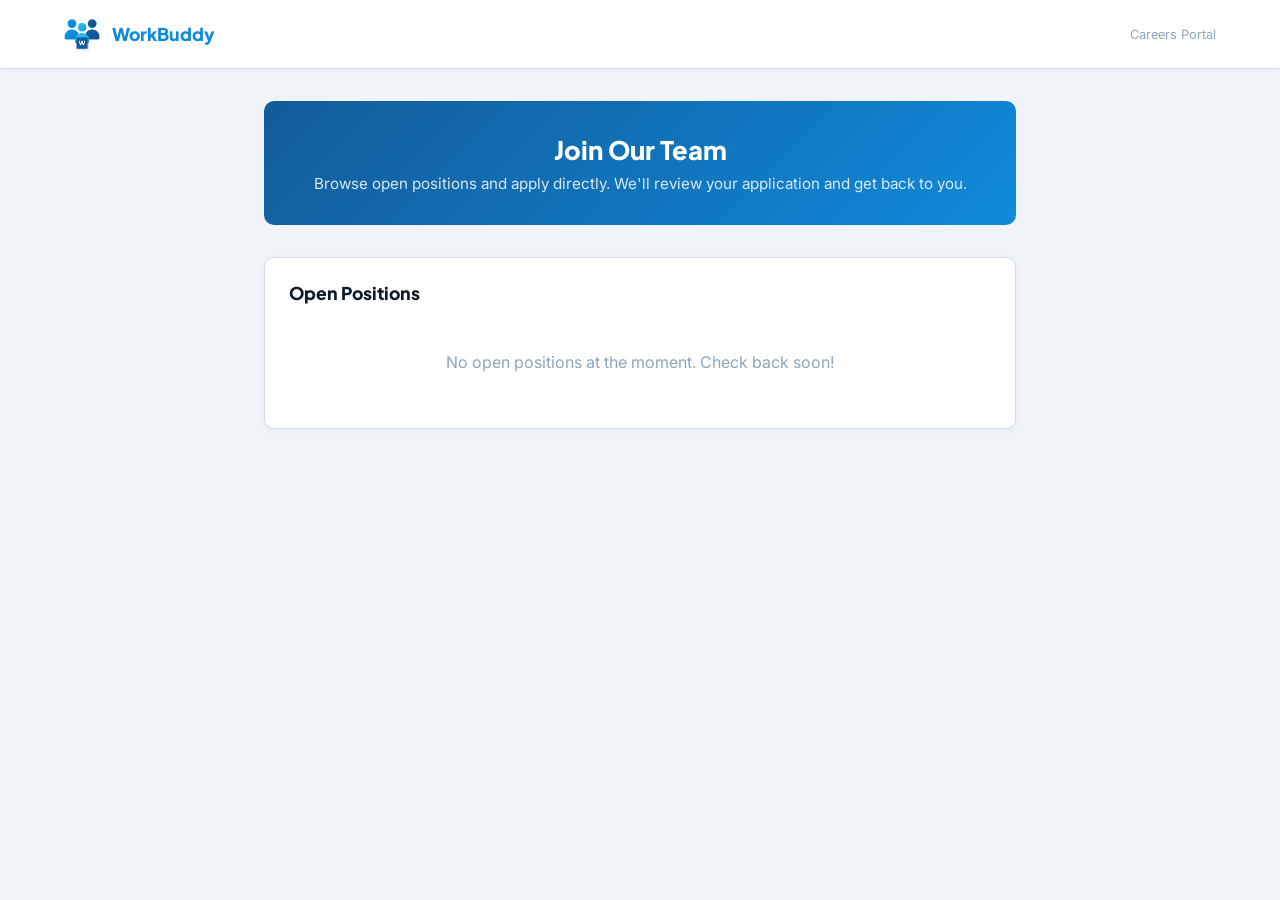
==== apply.html @ ee7cd545 "Restructure" ====
<!DOCTYPE html>
<html lang="en">
<head>
  <meta charset="UTF-8" />
  <meta name="viewport" content="width=device-width, initial-scale=1.0" />
  <title>WorkBuddy — Job Applications</title>
  <link href="https://fonts.googleapis.com/css2?family=Inter:wght@400;500;600;700&family=Plus+Jakarta+Sans:wght@700;800&display=swap" rel="stylesheet" />
  <style>
    :root {
      --blue: #0f8adb; --blue-light: #2db5ec; --blue-dark: #135b99;
      --bg: #f0f4f8; --surface: #ffffff; --border: #d1dce8;
      --text: #0d1b2a; --text-secondary: #4a6080; --text-muted: #8da5be;
      --success: #16a34a; --success-bg: #dcfce7;
      --danger: #dc2626; --danger-bg: #fee2e2;
      --radius: 10px; --font-body: 'Inter', sans-serif; --font-display: 'Plus Jakarta Sans', sans-serif;
    }
    *, *::before, *::after { box-sizing: border-box; margin: 0; padding: 0; }
    body { font-family: var(--font-body); background: var(--bg); color: var(--text); }

    header {
      background: var(--surface); border-bottom: 1px solid var(--border);
      padding: 1rem 5vw; display: flex; align-items: center; gap: 0.75rem;
      box-shadow: 0 1px 4px rgba(0,0,0,0.06);
    }
    header img { width: 36px; height: 36px; object-fit: contain; }
    header h1 { font-family: var(--font-display); font-size: 1.1rem; font-weight: 800; color: var(--blue); }
    header p { font-size: 0.8rem; color: var(--text-muted); margin-left: auto; }

    .container { max-width: 800px; margin: 2rem auto; padding: 0 1.5rem; }

    .hero-box {
      background: linear-gradient(135deg, var(--blue-dark), var(--blue));
      border-radius: var(--radius); padding: 2rem; color: #fff; margin-bottom: 2rem; text-align: center;
    }
    .hero-box h2 { font-family: var(--font-display); font-size: 1.6rem; font-weight: 800; margin-bottom: 0.5rem; }
    .hero-box p { opacity: 0.85; font-size: 0.95rem; }

    .card { background: var(--surface); border: 1px solid var(--border); border-radius: var(--radius); padding: 1.5rem; margin-bottom: 1.5rem; box-shadow: 0 2px 8px rgba(0,0,0,0.04); }
    .card-title { font-family: var(--font-display); font-size: 1.1rem; font-weight: 800; margin-bottom: 1rem; }

    .job-card {
      border: 1px solid var(--border); border-radius: var(--radius); padding: 1.25rem;
      margin-bottom: 1rem; cursor: pointer; transition: all 0.2s;
    }
    .job-card:hover { border-color: var(--blue); box-shadow: 0 4px 16px rgba(15,138,219,0.1); }
    .job-card.selected { border-color: var(--blue); background: #e8f4fd; }
    .job-title { font-weight: 700; font-size: 1rem; color: var(--text); margin-bottom: 0.35rem; }
    .job-meta { display: flex; gap: 1rem; flex-wrap: wrap; }
    .job-meta span { font-size: 0.78rem; color: var(--text-muted); }
    .job-badge { display: inline-flex; padding: 0.2rem 0.6rem; background: #e8f4fd; color: var(--blue); border-radius: 20px; font-size: 0.72rem; font-weight: 600; margin-top: 0.5rem; }

    .form-group { display: flex; flex-direction: column; gap: 0.35rem; margin-bottom: 1rem; }
    .form-group label { font-size: 0.85rem; font-weight: 500; color: var(--text-secondary); }
    .form-group input, .form-group textarea, .form-group select {
      padding: 0.65rem 0.9rem; border: 1.5px solid var(--border);
      border-radius: 6px; font-family: var(--font-body); font-size: 0.9rem;
      color: var(--text); background: var(--surface); transition: border-color 0.2s;
    }
    .form-group input:focus, .form-group textarea:focus {
      outline: none; border-color: var(--blue); box-shadow: 0 0 0 3px rgba(15,138,219,0.1);
    }
    .form-row { display: grid; grid-template-columns: 1fr 1fr; gap: 1rem; }

    .btn-submit {
      width: 100%; padding: 0.85rem; background: var(--blue); color: #fff;
      border: none; border-radius: 6px; font-size: 1rem; font-weight: 700;
      cursor: pointer; transition: all 0.2s; font-family: var(--font-body);
    }
    .btn-submit:hover { background: var(--blue-dark); transform: translateY(-1px); }
    .btn-submit:disabled { opacity: 0.6; cursor: not-allowed; transform: none; }

    .success-box {
      text-align: center; padding: 2.5rem; background: var(--success-bg);
      border: 1px solid var(--success); border-radius: var(--radius); display: none;
    }
    .success-box .icon { font-size: 3rem; margin-bottom: 1rem; }
    .success-box h3 { font-family: var(--font-display); font-size: 1.3rem; color: var(--success); margin-bottom: 0.5rem; }
    .success-box p { color: var(--text-secondary); font-size: 0.9rem; }

    .no-jobs { text-align: center; padding: 2rem; color: var(--text-muted); }
    @media (max-width: 600px) { .form-row { grid-template-columns: 1fr; } }
  </style>
</head>
<body>
  <header>
    <img src="images/workbuddy.png" alt="WorkBuddy" />
    <h1>WorkBuddy</h1>
    <p>Careers Portal</p>
  </header>

  <div class="container">
    <div class="hero-box">
      <h2>Join Our Team</h2>
      <p>Browse open positions and apply directly. We'll review your application and get back to you.</p>
    </div>

    <!-- Step 1: Pick a job -->
    <div class="card" id="step-jobs">
      <div class="card-title">Open Positions</div>
      <div id="jobs-list">
        <div class="no-jobs">Loading jobs...</div>
      </div>
    </div>

    <!-- Step 2: Application form (hidden until job selected) -->
    <div class="card" id="step-form" style="display:none">
      <div class="card-title">Your Application</div>
      <div id="selected-job-summary" style="padding:0.75rem;background:#e8f4fd;border-radius:6px;margin-bottom:1.25rem;font-size:0.875rem;color:var(--blue-dark)"></div>

      <div class="form-row">
        <div class="form-group">
          <label>Full Name *</label>
          <input type="text" id="app-name" placeholder="Your full name" />
        </div>
        <div class="form-group">
          <label>Email Address *</label>
          <input type="email" id="app-email" placeholder="you@email.com" />
        </div>
      </div>
      <div class="form-row">
        <div class="form-group">
          <label>Phone Number *</label>
          <input type="tel" id="app-phone" placeholder="+234 800 000 0000" />
        </div>
        <div class="form-group">
          <label>Years of Experience *</label>
          <input type="text" id="app-exp" placeholder="e.g. 3 years" />
        </div>
      </div>
      <div class="form-group">
        <label>Skills (comma-separated) *</label>
        <input type="text" id="app-skills" placeholder="e.g. React, Node.js, TypeScript" />
      </div>
      <div class="form-group">
        <label>Cover Letter *</label>
        <textarea id="app-cover" rows="6" placeholder="Tell us why you're the right fit for this role. Highlight your relevant experience and what excites you about this opportunity..."></textarea>
      </div>

      <button class="btn-submit" id="submit-btn" onclick="submitApplication()">
        Submit Application
      </button>
    </div>

    <!-- Success state -->
    <div class="success-box" id="success-box">
      <div class="icon">&#127881;</div>
      <h3>Application Submitted!</h3>
      <p>Thank you for applying. Our HR team will review your application and get back to you within 3-5 business days.</p>
      <p style="margin-top:0.75rem;font-size:0.8rem;color:var(--text-muted)">You can close this page now.</p>
    </div>
  </div>

  <script>
    // Read from the same localStorage as the main app
    function getJobPostings() {
      try { return JSON.parse(localStorage.getItem('wb_jobPostings')) || []; }
      catch { return []; }
    }
    function getApplicants() {
      try { return JSON.parse(localStorage.getItem('wb_applicants')) || []; }
      catch { return []; }
    }
    function saveApplicants(data) {
      localStorage.setItem('wb_applicants', JSON.stringify(data));
    }
    function addNotification(msg) {
      try {
        const notifs = JSON.parse(localStorage.getItem('wb_notifications')) || [];
        notifs.unshift({ id: 'n'+Date.now(), message: msg, time: 'Just now', read: false, type: 'recruitment' });
        localStorage.setItem('wb_notifications', JSON.stringify(notifs));
      } catch {}
    }

    let selectedJobId = null;

    function renderJobs() {
      const jobs = getJobPostings().filter(j => j.status === 'open');
      const list = document.getElementById('jobs-list');

      if (!jobs.length) {
        list.innerHTML = '<div class="no-jobs">No open positions at the moment. Check back soon!</div>';
        return;
      }

      list.innerHTML = jobs.map(job => `
        <div class="job-card" id="job-${job.id}" onclick="selectJob('${job.id}')">
          <div class="job-title">${job.title}</div>
          <div class="job-meta">
            <span>&#128205; ${job.location}</span>
            <span>&#128188; ${job.type}</span>
            <span>&#128176; ${job.salary || 'Competitive'}</span>
          </div>
          <p style="font-size:0.82rem;color:#4a6080;margin-top:0.5rem;line-height:1.5">${job.description}</p>
          <div style="margin-top:0.5rem;font-size:0.78rem;color:#8da5be"><strong>Requirements:</strong> ${job.requirements}</div>
          <span class="job-badge">${job.department}</span>
        </div>
      `).join('');
    }

    function selectJob(jobId) {
      selectedJobId = jobId;
      document.querySelectorAll('.job-card').forEach(c => c.classList.remove('selected'));
      document.getElementById('job-' + jobId)?.classList.add('selected');

      const job = getJobPostings().find(j => j.id === jobId);
      if (!job) return;

      document.getElementById('selected-job-summary').innerHTML =
        `<strong>Applying for:</strong> ${job.title} &nbsp;|&nbsp; ${job.department} &nbsp;|&nbsp; ${job.location}`;
      document.getElementById('step-form').style.display = 'block';
      document.getElementById('step-form').scrollIntoView({ behavior: 'smooth', block: 'start' });
    }

    function submitApplication() {
      const name   = document.getElementById('app-name').value.trim();
      const email  = document.getElementById('app-email').value.trim();
      const phone  = document.getElementById('app-phone').value.trim();
      const exp    = document.getElementById('app-exp').value.trim();
      const skills = document.getElementById('app-skills').value.trim();
      const cover  = document.getElementById('app-cover').value.trim();

      if (!name || !email || !phone || !exp || !skills || !cover) {
        alert('Please fill in all required fields.');
        return;
      }
      if (!selectedJobId) {
        alert('Please select a job position first.');
        return;
      }

      const btn = document.getElementById('submit-btn');
      btn.disabled = true;
      btn.textContent = 'Submitting...';

      const applicants = getApplicants();
      // Check for duplicate application
      const duplicate = applicants.find(a => a.email.toLowerCase() === email.toLowerCase() && a.jobId === selectedJobId);
      if (duplicate) {
        alert('You have already applied for this position.');
        btn.disabled = false;
        btn.textContent = 'Submit Application';
        return;
      }

      const job = getJobPostings().find(j => j.id === selectedJobId);
      const newApplicant = {
        id: 'a' + Date.now(),
        jobId: selectedJobId,
        name, email, phone,
        experience: exp,
        skills,
        coverLetter: cover,
        appliedDate: new Date().toISOString().split('T')[0],
        status: 'pending',
        aiScore: null,
        aiAnalysis: null
      };

      applicants.push(newApplicant);
      saveApplicants(applicants);
      addNotification(`New applicant for ${job?.title || 'a position'}: ${name}`);

      // Show success
      document.getElementById('step-jobs').style.display  = 'none';
      document.getElementById('step-form').style.display  = 'none';
      document.getElementById('success-box').style.display = 'block';
      window.scrollTo({ top: 0, behavior: 'smooth' });
    }

    renderJobs();
  </script>
</body>
</html>
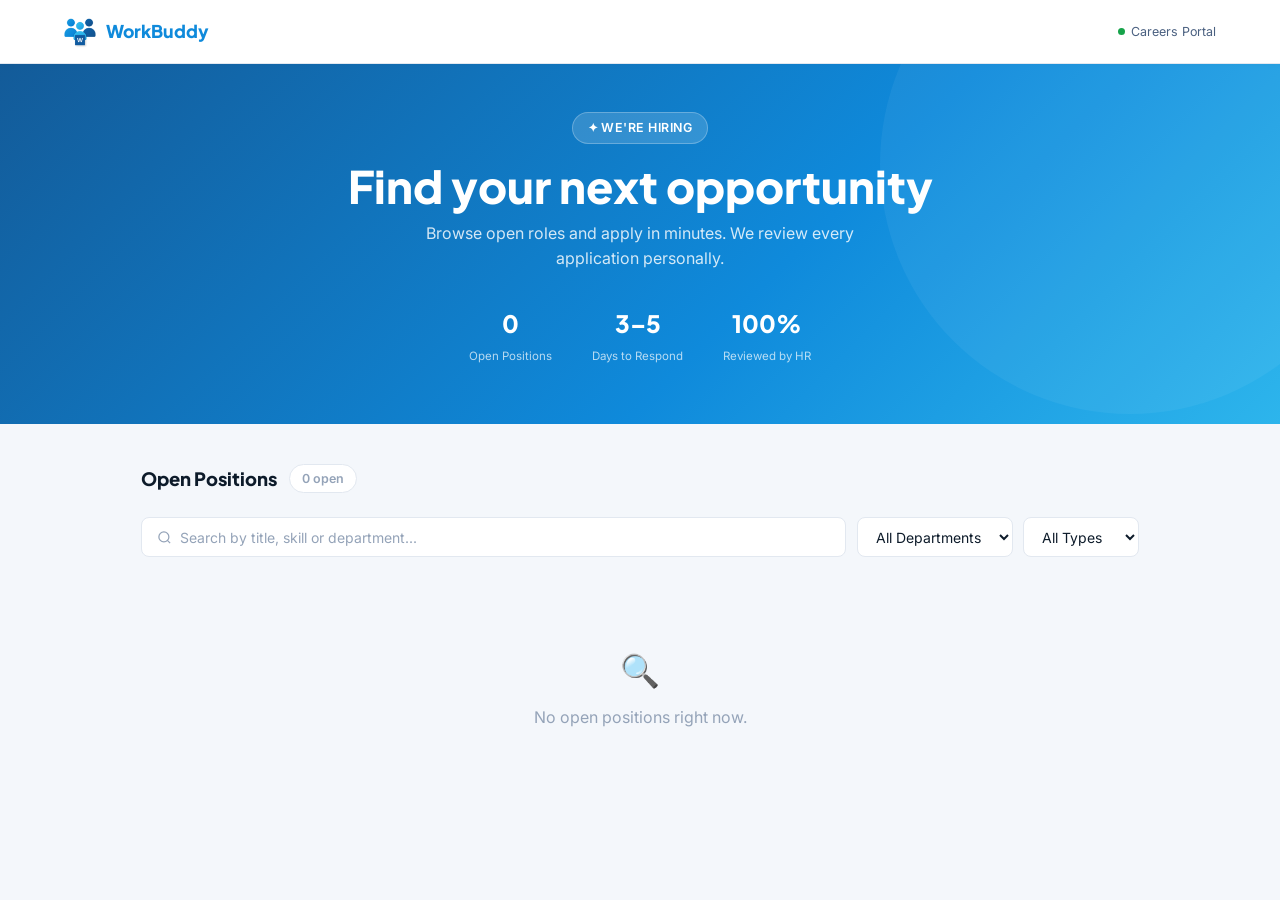
==== commit 9955a669: "feat: Enhance AI Assistant and Settings UI - Updated AI Configuration title in settings to "AI Confi" ====
--- a/apply.html
+++ b/apply.html
@@ -3,271 +3,567 @@
 <head>
   <meta charset="UTF-8" />
   <meta name="viewport" content="width=device-width, initial-scale=1.0" />
-  <title>WorkBuddy — Job Applications</title>
-  <link href="https://fonts.googleapis.com/css2?family=Inter:wght@400;500;600;700&family=Plus+Jakarta+Sans:wght@700;800&display=swap" rel="stylesheet" />
+  <title>WorkBuddy — Careers</title>
+  <link rel="preconnect" href="https://fonts.googleapis.com" />
+  <link href="https://fonts.googleapis.com/css2?family=Inter:wght@400;500;600&family=Plus+Jakarta+Sans:wght@700;800&display=swap" rel="stylesheet" />
   <style>
     :root {
-      --blue: #0f8adb; --blue-light: #2db5ec; --blue-dark: #135b99;
-      --bg: #f0f4f8; --surface: #ffffff; --border: #d1dce8;
-      --text: #0d1b2a; --text-secondary: #4a6080; --text-muted: #8da5be;
-      --success: #16a34a; --success-bg: #dcfce7;
-      --danger: #dc2626; --danger-bg: #fee2e2;
-      --radius: 10px; --font-body: 'Inter', sans-serif; --font-display: 'Plus Jakarta Sans', sans-serif;
-    }
-    *, *::before, *::after { box-sizing: border-box; margin: 0; padding: 0; }
-    body { font-family: var(--font-body); background: var(--bg); color: var(--text); }
-
-    header {
-      background: var(--surface); border-bottom: 1px solid var(--border);
-      padding: 1rem 5vw; display: flex; align-items: center; gap: 0.75rem;
-      box-shadow: 0 1px 4px rgba(0,0,0,0.06);
-    }
-    header img { width: 36px; height: 36px; object-fit: contain; }
-    header h1 { font-family: var(--font-display); font-size: 1.1rem; font-weight: 800; color: var(--blue); }
-    header p { font-size: 0.8rem; color: var(--text-muted); margin-left: auto; }
-
-    .container { max-width: 800px; margin: 2rem auto; padding: 0 1.5rem; }
-
-    .hero-box {
-      background: linear-gradient(135deg, var(--blue-dark), var(--blue));
-      border-radius: var(--radius); padding: 2rem; color: #fff; margin-bottom: 2rem; text-align: center;
-    }
-    .hero-box h2 { font-family: var(--font-display); font-size: 1.6rem; font-weight: 800; margin-bottom: 0.5rem; }
-    .hero-box p { opacity: 0.85; font-size: 0.95rem; }
-
-    .card { background: var(--surface); border: 1px solid var(--border); border-radius: var(--radius); padding: 1.5rem; margin-bottom: 1.5rem; box-shadow: 0 2px 8px rgba(0,0,0,0.04); }
-    .card-title { font-family: var(--font-display); font-size: 1.1rem; font-weight: 800; margin-bottom: 1rem; }
-
-    .job-card {
-      border: 1px solid var(--border); border-radius: var(--radius); padding: 1.25rem;
-      margin-bottom: 1rem; cursor: pointer; transition: all 0.2s;
-    }
-    .job-card:hover { border-color: var(--blue); box-shadow: 0 4px 16px rgba(15,138,219,0.1); }
-    .job-card.selected { border-color: var(--blue); background: #e8f4fd; }
-    .job-title { font-weight: 700; font-size: 1rem; color: var(--text); margin-bottom: 0.35rem; }
-    .job-meta { display: flex; gap: 1rem; flex-wrap: wrap; }
-    .job-meta span { font-size: 0.78rem; color: var(--text-muted); }
-    .job-badge { display: inline-flex; padding: 0.2rem 0.6rem; background: #e8f4fd; color: var(--blue); border-radius: 20px; font-size: 0.72rem; font-weight: 600; margin-top: 0.5rem; }
-
-    .form-group { display: flex; flex-direction: column; gap: 0.35rem; margin-bottom: 1rem; }
-    .form-group label { font-size: 0.85rem; font-weight: 500; color: var(--text-secondary); }
-    .form-group input, .form-group textarea, .form-group select {
-      padding: 0.65rem 0.9rem; border: 1.5px solid var(--border);
-      border-radius: 6px; font-family: var(--font-body); font-size: 0.9rem;
-      color: var(--text); background: var(--surface); transition: border-color 0.2s;
-    }
-    .form-group input:focus, .form-group textarea:focus {
-      outline: none; border-color: var(--blue); box-shadow: 0 0 0 3px rgba(15,138,219,0.1);
-    }
-    .form-row { display: grid; grid-template-columns: 1fr 1fr; gap: 1rem; }
-
-    .btn-submit {
-      width: 100%; padding: 0.85rem; background: var(--blue); color: #fff;
-      border: none; border-radius: 6px; font-size: 1rem; font-weight: 700;
-      cursor: pointer; transition: all 0.2s; font-family: var(--font-body);
-    }
-    .btn-submit:hover { background: var(--blue-dark); transform: translateY(-1px); }
-    .btn-submit:disabled { opacity: 0.6; cursor: not-allowed; transform: none; }
-
-    .success-box {
-      text-align: center; padding: 2.5rem; background: var(--success-bg);
-      border: 1px solid var(--success); border-radius: var(--radius); display: none;
-    }
-    .success-box .icon { font-size: 3rem; margin-bottom: 1rem; }
-    .success-box h3 { font-family: var(--font-display); font-size: 1.3rem; color: var(--success); margin-bottom: 0.5rem; }
-    .success-box p { color: var(--text-secondary); font-size: 0.9rem; }
-
-    .no-jobs { text-align: center; padding: 2rem; color: var(--text-muted); }
-    @media (max-width: 600px) { .form-row { grid-template-columns: 1fr; } }
+      --blue:#0f8adb; --blue-dark:#135b99; --blue-light:#2db5ec; --blue-faint:#e8f4fd;
+      --bg:#f4f7fb; --surface:#ffffff; --border:#e2e8f0;
+      --text:#0d1b2a; --text-sec:#4a6080; --text-muted:#94a3b8;
+      --success:#16a34a; --success-bg:#dcfce7; --danger:#dc2626;
+      --radius:14px; --radius-sm:8px;
+      --shadow:0 4px 24px rgba(15,138,219,0.08),0 1px 4px rgba(0,0,0,0.04);
+      --shadow-lg:0 20px 60px rgba(0,0,0,0.18),0 4px 16px rgba(0,0,0,0.08);
+      --font:'Inter',sans-serif; --font-disp:'Plus Jakarta Sans',sans-serif;
+    }
+    *,*::before,*::after{box-sizing:border-box;margin:0;padding:0;}
+    html{scroll-behavior:smooth;}
+    body{font-family:var(--font);background:var(--bg);color:var(--text);min-height:100vh;line-height:1.6;}
+
+    /* NAV */
+    nav{background:var(--surface);border-bottom:1px solid var(--border);padding:0 5vw;height:64px;display:flex;align-items:center;justify-content:space-between;position:sticky;top:0;z-index:40;box-shadow:0 1px 8px rgba(0,0,0,0.04);}
+    .nav-brand{display:flex;align-items:center;gap:0.65rem;}
+    .nav-brand img{width:32px;height:32px;object-fit:contain;}
+    .nav-brand-name{font-family:var(--font-disp);font-weight:800;font-size:1.1rem;color:var(--blue);}
+    .nav-badge{display:flex;align-items:center;gap:0.4rem;font-size:0.78rem;color:var(--text-sec);}
+    .nav-dot{width:7px;height:7px;border-radius:50%;background:var(--success);animation:blink 2s infinite;}
+    @keyframes blink{0%,100%{opacity:1}50%{opacity:0.5}}
+
+    /* HERO */
+    .hero{background:linear-gradient(135deg,var(--blue-dark) 0%,var(--blue) 60%,var(--blue-light) 100%);padding:3rem 5vw 3.5rem;text-align:center;position:relative;overflow:hidden;}
+    .hero::before{content:'';position:absolute;width:500px;height:500px;border-radius:50%;background:rgba(255,255,255,0.05);top:-150px;right:-100px;}
+    .hero-content{position:relative;z-index:1;}
+    .hero-eyebrow{display:inline-flex;align-items:center;gap:0.4rem;background:rgba(255,255,255,0.15);border:1px solid rgba(255,255,255,0.25);border-radius:20px;padding:0.3rem 0.9rem;font-size:0.78rem;font-weight:600;color:#fff;letter-spacing:0.04em;text-transform:uppercase;margin-bottom:1rem;}
+    .hero h1{font-family:var(--font-disp);font-size:clamp(1.8rem,4vw,2.8rem);font-weight:800;color:#fff;margin-bottom:0.6rem;line-height:1.15;}
+    .hero p{font-size:1rem;color:rgba(255,255,255,0.82);max-width:500px;margin:0 auto;}
+    .hero-stats{display:flex;justify-content:center;gap:2.5rem;margin-top:2rem;flex-wrap:wrap;}
+    .hero-stat-num{display:block;font-family:var(--font-disp);font-size:1.5rem;font-weight:800;color:#fff;}
+    .hero-stat-lbl{font-size:0.72rem;color:rgba(255,255,255,0.7);}
+
+    /* MAIN */
+    .main{max-width:1100px;margin:0 auto;padding:2.5rem 4vw 5rem;}
+    .top-bar{display:flex;align-items:center;justify-content:space-between;margin-bottom:1.5rem;flex-wrap:wrap;gap:1rem;}
+    .section-title{font-family:var(--font-disp);font-size:1.15rem;font-weight:800;color:var(--text);}
+    .jobs-count-badge{font-size:0.78rem;color:var(--text-muted);background:var(--surface);border:1px solid var(--border);border-radius:20px;padding:0.2rem 0.75rem;font-weight:600;}
+
+    /* FILTER BAR */
+    .filter-bar{display:flex;gap:0.65rem;margin-bottom:1.5rem;flex-wrap:wrap;}
+    .filter-search{flex:1;min-width:220px;display:flex;align-items:center;gap:0.5rem;background:var(--surface);border:1.5px solid var(--border);border-radius:var(--radius-sm);padding:0.6rem 0.9rem;transition:border-color 0.2s,box-shadow 0.2s;}
+    .filter-search:focus-within{border-color:var(--blue);box-shadow:0 0 0 3px rgba(15,138,219,0.1);}
+    .filter-search svg{width:15px;height:15px;color:var(--text-muted);flex-shrink:0;}
+    .filter-search input{border:none;background:none;font-family:var(--font);font-size:0.875rem;color:var(--text);outline:none;width:100%;}
+    .filter-search input::placeholder{color:var(--text-muted);}
+    .filter-select{padding:0.6rem 0.9rem;border:1.5px solid var(--border);border-radius:var(--radius-sm);background:var(--surface);font-family:var(--font);font-size:0.875rem;color:var(--text);cursor:pointer;}
+    .filter-select:focus{outline:none;border-color:var(--blue);}
+
+    /* JOBS GRID */
+    .jobs-grid{display:grid;grid-template-columns:repeat(auto-fill,minmax(320px,1fr));gap:1.1rem;}
+    .job-card{background:var(--surface);border:1.5px solid var(--border);border-radius:var(--radius);padding:1.4rem;cursor:pointer;transition:all 0.2s ease;display:flex;flex-direction:column;gap:0.6rem;}
+    .job-card:hover{border-color:var(--blue);box-shadow:var(--shadow);transform:translateY(-2px);}
+    .job-card-header{display:flex;align-items:flex-start;justify-content:space-between;gap:0.75rem;}
+    .job-title{font-family:var(--font-disp);font-size:1rem;font-weight:700;color:var(--text);}
+    .job-open-badge{display:inline-flex;align-items:center;gap:0.3rem;padding:0.2rem 0.65rem;background:var(--success-bg);color:var(--success);border-radius:20px;font-size:0.72rem;font-weight:700;flex-shrink:0;}
+    .job-meta{display:flex;flex-wrap:wrap;gap:0.5rem 1rem;}
+    .job-meta-item{display:flex;align-items:center;gap:0.3rem;font-size:0.78rem;color:var(--text-sec);}
+    .job-meta-item svg{width:13px;height:13px;}
+    .job-desc{font-size:0.82rem;color:var(--text-sec);line-height:1.55;display:-webkit-box;-webkit-line-clamp:2;-webkit-box-orient:vertical;overflow:hidden;flex:1;}
+    .job-footer{display:flex;align-items:center;justify-content:space-between;flex-wrap:wrap;gap:0.5rem;margin-top:auto;padding-top:0.75rem;border-top:1px solid var(--border);}
+    .job-dept-chip{display:inline-flex;padding:0.2rem 0.65rem;background:var(--blue-faint);color:var(--blue);border-radius:20px;font-size:0.72rem;font-weight:600;}
+    .job-salary{font-size:0.82rem;font-weight:700;color:var(--success);}
+    .job-apply-btn{display:inline-flex;align-items:center;gap:0.35rem;padding:0.5rem 1.1rem;background:var(--blue);color:#fff;border-radius:var(--radius-sm);font-size:0.82rem;font-weight:600;font-family:var(--font);border:none;cursor:pointer;transition:all 0.2s;}
+    .job-apply-btn:hover{background:var(--blue-dark);}
+    .job-apply-btn svg{width:13px;height:13px;}
+    .no-jobs{text-align:center;padding:4rem 1rem;color:var(--text-muted);grid-column:1/-1;}
+
+    /* ═══════ MODAL ═══════ */
+    .modal-overlay{position:fixed;inset:0;z-index:100;background:rgba(8,15,30,0.65);backdrop-filter:blur(5px);display:flex;align-items:center;justify-content:center;padding:1rem;opacity:0;pointer-events:none;transition:opacity 0.25s ease;}
+    .modal-overlay.open{opacity:1;pointer-events:all;}
+    .modal-box{background:var(--surface);border-radius:18px;width:100%;max-width:600px;max-height:92vh;display:flex;flex-direction:column;box-shadow:var(--shadow-lg);transform:translateY(24px) scale(0.97);transition:transform 0.25s ease,opacity 0.25s ease;opacity:0;overflow:hidden;}
+    .modal-overlay.open .modal-box{transform:translateY(0) scale(1);opacity:1;}
+
+    /* Modal header */
+    .modal-header{background:linear-gradient(135deg,var(--blue-dark),var(--blue));padding:1.25rem 1.5rem;display:flex;align-items:flex-start;justify-content:space-between;gap:1rem;flex-shrink:0;}
+    .modal-job-title{font-family:var(--font-disp);font-size:1.05rem;font-weight:800;color:#fff;margin-bottom:0.25rem;}
+    .modal-job-meta{display:flex;gap:0.75rem;flex-wrap:wrap;font-size:0.78rem;color:rgba(255,255,255,0.85);}
+    .modal-close{width:32px;height:32px;border-radius:50%;background:rgba(255,255,255,0.15);border:none;cursor:pointer;color:#fff;display:flex;align-items:center;justify-content:center;flex-shrink:0;transition:background 0.15s;}
+    .modal-close:hover{background:rgba(255,255,255,0.25);}
+    .modal-close svg{width:16px;height:16px;}
+
+    /* Steps */
+    .steps-bar{display:flex;align-items:center;padding:0.9rem 1.5rem;border-bottom:1px solid var(--border);flex-shrink:0;background:#fafbfc;}
+    .step-item{display:flex;align-items:center;gap:0.4rem;}
+    .step-circle{width:26px;height:26px;border-radius:50%;display:flex;align-items:center;justify-content:center;font-size:0.72rem;font-weight:700;flex-shrink:0;transition:all 0.3s;}
+    .step-circle.done{background:var(--success);color:#fff;}
+    .step-circle.active{background:var(--blue);color:#fff;box-shadow:0 0 0 3px rgba(15,138,219,0.2);}
+    .step-circle.inactive{background:#edf2f7;color:var(--text-muted);}
+    .step-label{font-size:0.72rem;font-weight:600;color:var(--text-muted);white-space:nowrap;}
+    .step-label.active{color:var(--blue);}
+    .step-label.done{color:var(--success);}
+    .step-connector{flex:1;height:2px;background:var(--border);margin:0 0.3rem;border-radius:2px;transition:background 0.3s;}
+    .step-connector.done{background:var(--success);}
+
+    /* Modal body */
+    .modal-body{flex:1;overflow-y:auto;padding:1.5rem;}
+    .modal-body::-webkit-scrollbar{width:4px;}
+    .modal-body::-webkit-scrollbar-thumb{background:var(--border);border-radius:4px;}
+
+    /* Form */
+    .form-group{display:flex;flex-direction:column;gap:0.35rem;margin-bottom:1rem;}
+    .form-group label{font-size:0.82rem;font-weight:600;color:var(--text-sec);}
+    .req{color:var(--danger);}
+    .opt{color:var(--text-muted);font-weight:400;}
+    .form-group input,.form-group select,.form-group textarea{padding:0.65rem 0.9rem;border:1.5px solid var(--border);border-radius:var(--radius-sm);font-family:var(--font);font-size:0.875rem;color:var(--text);background:var(--surface);transition:border-color 0.2s,box-shadow 0.2s;}
+    .form-group input:focus,.form-group select:focus,.form-group textarea:focus{outline:none;border-color:var(--blue);box-shadow:0 0 0 3px rgba(15,138,219,0.1);}
+    .form-row{display:grid;grid-template-columns:1fr 1fr;gap:0.75rem;}
+    .form-hint{font-size:0.72rem;color:var(--text-muted);margin-top:2px;}
+
+    /* Upload */
+    .upload-zone{border:2px dashed var(--border);border-radius:var(--radius-sm);padding:1.4rem 1rem;text-align:center;cursor:pointer;transition:all 0.2s;position:relative;}
+    .upload-zone:hover,.upload-zone.drag-over{border-color:var(--blue);background:var(--blue-faint);}
+    .upload-zone input[type="file"]{position:absolute;inset:0;opacity:0;cursor:pointer;width:100%;height:100%;}
+    .upload-icon{width:38px;height:38px;background:var(--blue-faint);border-radius:9px;display:flex;align-items:center;justify-content:center;margin:0 auto 0.5rem;color:var(--blue);}
+    .upload-icon svg{width:18px;height:18px;}
+    .upload-title{font-size:0.82rem;font-weight:600;color:var(--text);margin-bottom:0.2rem;}
+    .upload-hint{font-size:0.7rem;color:var(--text-muted);}
+    .upload-hint span{color:var(--blue);font-weight:600;}
+    .file-chip{display:flex;align-items:center;gap:0.6rem;padding:0.55rem 0.8rem;background:var(--success-bg);border:1px solid rgba(22,163,74,0.2);border-radius:var(--radius-sm);margin-top:0.5rem;}
+    .file-chip svg{width:14px;height:14px;color:var(--success);flex-shrink:0;}
+    .file-chip-name{font-size:0.78rem;font-weight:600;color:var(--success);flex:1;overflow:hidden;text-overflow:ellipsis;white-space:nowrap;}
+    .file-chip-size{font-size:0.7rem;color:var(--text-muted);flex-shrink:0;}
+    .file-chip-rm{background:none;border:none;cursor:pointer;color:var(--text-muted);padding:0;display:flex;}
+    .file-chip-rm:hover{color:var(--danger);}
+    .file-chip-rm svg{width:13px;height:13px;}
+
+    /* Review */
+    .review-item{padding:0.75rem;background:#f8fafc;border-radius:var(--radius-sm);border:1px solid var(--border);margin-bottom:0.6rem;}
+    .review-label{font-size:0.68rem;font-weight:700;text-transform:uppercase;letter-spacing:0.06em;color:var(--text-muted);margin-bottom:0.25rem;}
+    .review-value{font-size:0.82rem;color:var(--text);line-height:1.5;}
+
+    /* Modal footer */
+    .modal-footer{display:flex;gap:0.6rem;padding:1rem 1.5rem;border-top:1px solid var(--border);background:#fafbfc;flex-shrink:0;}
+    .btn-back{display:flex;align-items:center;gap:0.4rem;padding:0.65rem 1.1rem;border:1.5px solid var(--border);border-radius:var(--radius-sm);background:var(--surface);font-family:var(--font);font-size:0.875rem;font-weight:600;color:var(--text-sec);cursor:pointer;transition:all 0.2s;}
+    .btn-back:hover{border-color:var(--blue);color:var(--blue);}
+    .btn-back svg{width:14px;height:14px;}
+    .btn-next{flex:1;display:flex;align-items:center;justify-content:center;gap:0.4rem;padding:0.65rem 1.1rem;border:none;border-radius:var(--radius-sm);background:var(--blue);font-family:var(--font);font-size:0.875rem;font-weight:600;color:#fff;cursor:pointer;transition:all 0.2s;box-shadow:0 2px 8px rgba(15,138,219,0.3);}
+    .btn-next:hover{background:var(--blue-dark);}
+    .btn-next:disabled{opacity:0.6;cursor:not-allowed;}
+    .btn-next.submit{background:var(--success);box-shadow:0 2px 8px rgba(22,163,74,0.3);}
+    .btn-next.submit:hover{background:#15803d;}
+    .btn-next svg{width:14px;height:14px;}
+
+    /* Success */
+    .success-state{text-align:center;padding:2.5rem 1.5rem;}
+    .success-icon{width:72px;height:72px;background:var(--success-bg);border-radius:50%;display:flex;align-items:center;justify-content:center;margin:0 auto 1.25rem;animation:pop 0.4s ease;font-size:2rem;}
+    @keyframes pop{from{transform:scale(0);opacity:0}to{transform:scale(1);opacity:1}}
+    .success-state h3{font-family:var(--font-disp);font-size:1.25rem;font-weight:800;margin-bottom:0.5rem;}
+    .success-state p{font-size:0.875rem;color:var(--text-sec);line-height:1.6;}
+    .success-ref{display:inline-block;background:#f1f5f9;border:1px solid var(--border);border-radius:6px;padding:0.3rem 0.75rem;font-size:0.78rem;font-family:monospace;color:var(--blue);margin:0.75rem 0 1.25rem;}
+    .btn-another{display:inline-flex;align-items:center;gap:0.4rem;padding:0.6rem 1.25rem;border:1.5px solid var(--blue);border-radius:var(--radius-sm);background:transparent;font-family:var(--font);font-size:0.875rem;font-weight:600;color:var(--blue);cursor:pointer;transition:all 0.2s;}
+    .btn-another:hover{background:var(--blue-faint);}
+
+    @media(max-width:600px){
+      .form-row{grid-template-columns:1fr;}
+      .modal-box{max-height:96vh;border-radius:14px 14px 0 0;align-self:flex-end;}
+      .modal-overlay{align-items:flex-end;padding:0;}
+    }
   </style>
 </head>
 <body>
-  <header>
-    <img src="images/workbuddy.png" alt="WorkBuddy" />
-    <h1>WorkBuddy</h1>
-    <p>Careers Portal</p>
-  </header>
-
-  <div class="container">
-    <div class="hero-box">
-      <h2>Join Our Team</h2>
-      <p>Browse open positions and apply directly. We'll review your application and get back to you.</p>
+
+  <!-- NAV -->
+  <nav>
+    <div class="nav-brand">
+      <img src="images/workbuddy.png" alt="WorkBuddy" />
+      <span class="nav-brand-name">WorkBuddy</span>
     </div>
-
-    <!-- Step 1: Pick a job -->
-    <div class="card" id="step-jobs">
-      <div class="card-title">Open Positions</div>
-      <div id="jobs-list">
-        <div class="no-jobs">Loading jobs...</div>
+    <div class="nav-badge"><div class="nav-dot"></div> Careers Portal</div>
+  </nav>
+
+  <!-- HERO -->
+  <div class="hero">
+    <div class="hero-content">
+      <div class="hero-eyebrow">&#10022; We're hiring</div>
+      <h1>Find your next opportunity</h1>
+      <p>Browse open roles and apply in minutes. We review every application personally.</p>
+      <div class="hero-stats">
+        <div><span class="hero-stat-num" id="open-count">—</span><span class="hero-stat-lbl">Open Positions</span></div>
+        <div><span class="hero-stat-num">3–5</span><span class="hero-stat-lbl">Days to Respond</span></div>
+        <div><span class="hero-stat-num">100%</span><span class="hero-stat-lbl">Reviewed by HR</span></div>
       </div>
     </div>
-
-    <!-- Step 2: Application form (hidden until job selected) -->
-    <div class="card" id="step-form" style="display:none">
-      <div class="card-title">Your Application</div>
-      <div id="selected-job-summary" style="padding:0.75rem;background:#e8f4fd;border-radius:6px;margin-bottom:1.25rem;font-size:0.875rem;color:var(--blue-dark)"></div>
-
-      <div class="form-row">
-        <div class="form-group">
-          <label>Full Name *</label>
-          <input type="text" id="app-name" placeholder="Your full name" />
+  </div>
+
+  <!-- MAIN — full width job grid -->
+  <div class="main">
+    <div class="top-bar">
+      <div style="display:flex;align-items:center;gap:0.75rem">
+        <div class="section-title">Open Positions</div>
+        <div class="jobs-count-badge" id="jobs-count">Loading...</div>
+      </div>
+    </div>
+    <div class="filter-bar">
+      <div class="filter-search">
+        <svg viewBox="0 0 24 24" fill="none" stroke="currentColor" stroke-width="2"><circle cx="11" cy="11" r="8"/><path d="m21 21-4.35-4.35"/></svg>
+        <input type="text" id="job-search" placeholder="Search by title, skill or department..." oninput="filterJobs()" />
+      </div>
+      <select class="filter-select" id="dept-filter" onchange="filterJobs()">
+        <option value="">All Departments</option>
+      </select>
+      <select class="filter-select" id="type-filter" onchange="filterJobs()">
+        <option value="">All Types</option>
+        <option value="Full-time">Full-time</option>
+        <option value="Part-time">Part-time</option>
+        <option value="Contract">Contract</option>
+        <option value="Internship">Internship</option>
+      </select>
+    </div>
+    <div class="jobs-grid" id="jobs-grid"><div class="no-jobs">Loading positions...</div></div>
+  </div>
+
+  <!-- POPUP MODAL -->
+  <div class="modal-overlay" id="modal-overlay" onclick="handleOverlayClick(event)">
+    <div class="modal-box" id="modal-box">
+
+      <!-- Form state -->
+      <div id="modal-form-state">
+        <div class="modal-header">
+          <div>
+            <div class="modal-job-title" id="modal-job-title">—</div>
+            <div class="modal-job-meta" id="modal-job-meta"></div>
+          </div>
+          <button class="modal-close" onclick="closeModal()">
+            <svg viewBox="0 0 24 24" fill="none" stroke="currentColor" stroke-width="2.5"><line x1="18" y1="6" x2="6" y2="18"/><line x1="6" y1="6" x2="18" y2="18"/></svg>
+          </button>
         </div>
-        <div class="form-group">
-          <label>Email Address *</label>
-          <input type="email" id="app-email" placeholder="you@email.com" />
+        <div class="steps-bar">
+          <div class="step-item"><div class="step-circle active" id="sc1">1</div><div class="step-label active" id="sl1">Personal</div></div>
+          <div class="step-connector" id="conn1"></div>
+          <div class="step-item"><div class="step-circle inactive" id="sc2">2</div><div class="step-label" id="sl2">Experience</div></div>
+          <div class="step-connector" id="conn2"></div>
+          <div class="step-item"><div class="step-circle inactive" id="sc3">3</div><div class="step-label" id="sl3">Documents</div></div>
+          <div class="step-connector" id="conn3"></div>
+          <div class="step-item"><div class="step-circle inactive" id="sc4">4</div><div class="step-label" id="sl4">Review</div></div>
+        </div>
+        <div class="modal-body" id="modal-body">
+
+          <!-- Step 1 -->
+          <div id="step-1">
+            <div class="form-row">
+              <div class="form-group"><label>First Name <span class="req">*</span></label><input type="text" id="fn" placeholder="John" /></div>
+              <div class="form-group"><label>Last Name <span class="req">*</span></label><input type="text" id="ln" placeholder="Adebayo" /></div>
+            </div>
+            <div class="form-group"><label>Email Address <span class="req">*</span></label><input type="email" id="email" placeholder="john@example.com" /></div>
+            <div class="form-group"><label>Phone Number <span class="req">*</span></label><input type="tel" id="phone" placeholder="+234 800 000 0000" /></div>
+            <div class="form-group"><label>LinkedIn Profile <span class="opt">(optional)</span></label><input type="url" id="linkedin" placeholder="https://linkedin.com/in/yourname" /></div>
+            <div class="form-group"><label>Portfolio / Website <span class="opt">(optional)</span></label><input type="url" id="portfolio" placeholder="https://yourportfolio.com" /></div>
+          </div>
+
+          <!-- Step 2 -->
+          <div id="step-2" style="display:none">
+            <div class="form-row">
+              <div class="form-group"><label>Years of Experience <span class="req">*</span></label>
+                <select id="experience">
+                  <option value="">Select...</option>
+                  <option value="Less than 1 year">Less than 1 year</option>
+                  <option value="1-2 years">1–2 years</option>
+                  <option value="3-5 years">3–5 years</option>
+                  <option value="5-8 years">5–8 years</option>
+                  <option value="8+ years">8+ years</option>
+                </select>
+              </div>
+              <div class="form-group"><label>Current / Last Role <span class="opt">(optional)</span></label><input type="text" id="current-role" placeholder="e.g. Frontend Developer" /></div>
+            </div>
+            <div class="form-group"><label>Key Skills <span class="req">*</span></label><input type="text" id="skills" placeholder="e.g. React, Node.js, TypeScript" /><span class="form-hint">Separate with commas</span></div>
+            <div class="form-row">
+              <div class="form-group"><label>Expected Salary <span class="opt">(optional)</span></label><input type="text" id="salary-expect" placeholder="e.g. &#8358;500,000/mo" /></div>
+              <div class="form-group"><label>Availability <span class="opt">(optional)</span></label>
+                <select id="availability">
+                  <option value="">Select...</option>
+                  <option value="Immediately">Immediately</option>
+                  <option value="2 weeks notice">2 weeks notice</option>
+                  <option value="1 month notice">1 month notice</option>
+                  <option value="More than 1 month">More than 1 month</option>
+                </select>
+              </div>
+            </div>
+            <div class="form-group"><label>Cover Letter <span class="req">*</span></label><textarea id="cover" rows="5" placeholder="Tell us why you're the right fit for this role..."></textarea></div>
+          </div>
+
+          <!-- Step 3 -->
+          <div id="step-3" style="display:none">
+            <p style="font-size:0.82rem;color:var(--text-sec);margin-bottom:1.25rem;line-height:1.6">Upload your documents. Accepted: PDF, DOC, DOCX. Max 5MB per file.</p>
+            <div class="form-group">
+              <label>CV / Resume <span class="req">*</span></label>
+              <div class="upload-zone" id="cv-zone" ondragover="onDragOver(event,'cv-zone')" ondragleave="onDragLeave('cv-zone')" ondrop="onDrop(event,'cv')">
+                <input type="file" id="cv-file" accept=".pdf,.doc,.docx" onchange="onFileSelect(event,'cv')" />
+                <div class="upload-icon"><svg viewBox="0 0 24 24" fill="none" stroke="currentColor" stroke-width="2"><path d="M14 2H6a2 2 0 0 0-2 2v16a2 2 0 0 0 2 2h12a2 2 0 0 0 2-2V8z"/><polyline points="14,2 14,8 20,8"/><line x1="12" y1="18" x2="12" y2="12"/><line x1="9" y1="15" x2="15" y2="15"/></svg></div>
+                <div class="upload-title">Drop your CV / Resume here</div>
+                <div class="upload-hint"><span>Click to browse</span> or drag and drop</div>
+              </div>
+              <div id="cv-chip"></div>
+            </div>
+            <div class="form-group">
+              <label>Cover Letter Document <span class="opt">(optional)</span></label>
+              <div class="upload-zone" id="cl-zone" ondragover="onDragOver(event,'cl-zone')" ondragleave="onDragLeave('cl-zone')" ondrop="onDrop(event,'cl')">
+                <input type="file" id="cl-file" accept=".pdf,.doc,.docx" onchange="onFileSelect(event,'cl')" />
+                <div class="upload-icon"><svg viewBox="0 0 24 24" fill="none" stroke="currentColor" stroke-width="2"><path d="M14 2H6a2 2 0 0 0-2 2v16a2 2 0 0 0 2 2h12a2 2 0 0 0 2-2V8z"/><polyline points="14,2 14,8 20,8"/><line x1="16" y1="13" x2="8" y2="13"/><line x1="16" y1="17" x2="8" y2="17"/></svg></div>
+                <div class="upload-title">Cover Letter Document</div>
+                <div class="upload-hint"><span>Click to browse</span> · PDF, DOC, DOCX</div>
+              </div>
+              <div id="cl-chip"></div>
+            </div>
+            <div class="form-group">
+              <label>Portfolio / Work Samples <span class="opt">(optional)</span></label>
+              <div class="upload-zone" id="pf-zone" ondragover="onDragOver(event,'pf-zone')" ondragleave="onDragLeave('pf-zone')" ondrop="onDrop(event,'pf')">
+                <input type="file" id="pf-file" accept=".pdf,.doc,.docx,.png,.jpg,.zip" onchange="onFileSelect(event,'pf')" />
+                <div class="upload-icon"><svg viewBox="0 0 24 24" fill="none" stroke="currentColor" stroke-width="2"><rect x="3" y="3" width="18" height="18" rx="2"/><circle cx="8.5" cy="8.5" r="1.5"/><polyline points="21 15 16 10 5 21"/></svg></div>
+                <div class="upload-title">Portfolio or Work Samples</div>
+                <div class="upload-hint"><span>Click to browse</span> · PDF, Images, ZIP</div>
+              </div>
+              <div id="pf-chip"></div>
+            </div>
+          </div>
+
+          <!-- Step 4 -->
+          <div id="step-4" style="display:none">
+            <p style="font-size:0.82rem;color:var(--text-sec);margin-bottom:1rem">Review your application before submitting.</p>
+            <div id="review-summary"></div>
+            <label style="display:flex;align-items:flex-start;gap:0.6rem;font-size:0.82rem;color:var(--text-sec);cursor:pointer;margin-top:0.75rem">
+              <input type="checkbox" id="consent" style="margin-top:3px;accent-color:var(--blue)" />
+              I confirm all information is accurate and consent to WorkBuddy processing my data for recruitment purposes.
+            </label>
+          </div>
+
+        </div>
+        <div class="modal-footer">
+          <button class="btn-back" id="btn-back" onclick="prevStep()" style="display:none">
+            <svg viewBox="0 0 24 24" fill="none" stroke="currentColor" stroke-width="2.5"><path d="M19 12H5M12 5l-7 7 7 7"/></svg>Back
+          </button>
+          <button class="btn-next" id="btn-next" onclick="nextStep()">
+            Continue<svg viewBox="0 0 24 24" fill="none" stroke="currentColor" stroke-width="2.5"><path d="M5 12h14M12 5l7 7-7 7"/></svg>
+          </button>
         </div>
       </div>
-      <div class="form-row">
-        <div class="form-group">
-          <label>Phone Number *</label>
-          <input type="tel" id="app-phone" placeholder="+234 800 000 0000" />
-        </div>
-        <div class="form-group">
-          <label>Years of Experience *</label>
-          <input type="text" id="app-exp" placeholder="e.g. 3 years" />
+
+      <!-- Success state -->
+      <div id="modal-success" style="display:none">
+        <div class="success-state">
+          <div class="success-icon">&#127881;</div>
+          <h3>Application Submitted!</h3>
+          <p>Our HR team will review your application and reach out within 3–5 business days.</p>
+          <div class="success-ref" id="success-ref">WB-APP-—</div><br>
+          <button class="btn-another" onclick="closeModal()">
+            <svg viewBox="0 0 24 24" fill="none" stroke="currentColor" stroke-width="2" style="width:14px;height:14px"><path d="M19 12H5M12 5l-7 7 7 7"/></svg>Back to Jobs
+          </button>
         </div>
       </div>
-      <div class="form-group">
-        <label>Skills (comma-separated) *</label>
-        <input type="text" id="app-skills" placeholder="e.g. React, Node.js, TypeScript" />
-      </div>
-      <div class="form-group">
-        <label>Cover Letter *</label>
-        <textarea id="app-cover" rows="6" placeholder="Tell us why you're the right fit for this role. Highlight your relevant experience and what excites you about this opportunity..."></textarea>
-      </div>
-
-      <button class="btn-submit" id="submit-btn" onclick="submitApplication()">
-        Submit Application
-      </button>
-    </div>
-
-    <!-- Success state -->
-    <div class="success-box" id="success-box">
-      <div class="icon">&#127881;</div>
-      <h3>Application Submitted!</h3>
-      <p>Thank you for applying. Our HR team will review your application and get back to you within 3-5 business days.</p>
-      <p style="margin-top:0.75rem;font-size:0.8rem;color:var(--text-muted)">You can close this page now.</p>
     </div>
   </div>
 
   <script>
-    // Read from the same localStorage as the main app
-    function getJobPostings() {
-      try { return JSON.parse(localStorage.getItem('wb_jobPostings')) || []; }
-      catch { return []; }
-    }
-    function getApplicants() {
-      try { return JSON.parse(localStorage.getItem('wb_applicants')) || []; }
-      catch { return []; }
-    }
-    function saveApplicants(data) {
-      localStorage.setItem('wb_applicants', JSON.stringify(data));
-    }
-    function addNotification(msg) {
-      try {
-        const notifs = JSON.parse(localStorage.getItem('wb_notifications')) || [];
-        notifs.unshift({ id: 'n'+Date.now(), message: msg, time: 'Just now', read: false, type: 'recruitment' });
-        localStorage.setItem('wb_notifications', JSON.stringify(notifs));
-      } catch {}
-    }
-
-    let selectedJobId = null;
-
-    function renderJobs() {
-      const jobs = getJobPostings().filter(j => j.status === 'open');
-      const list = document.getElementById('jobs-list');
-
-      if (!jobs.length) {
-        list.innerHTML = '<div class="no-jobs">No open positions at the moment. Check back soon!</div>';
-        return;
+    function getJobs()       { try{return JSON.parse(localStorage.getItem('wb_jobPostings'))||[];}catch{return[];} }
+    function getApps()       { try{return JSON.parse(localStorage.getItem('wb_applicants'))||[];}catch{return[];} }
+    function saveApps(d)     { localStorage.setItem('wb_applicants',JSON.stringify(d)); }
+    function pushNotif(msg)  { try{ const n=JSON.parse(localStorage.getItem('wb_notifications'))||[]; n.unshift({id:'n'+Date.now(),message:msg,time:'Just now',read:false,type:'recruitment'}); localStorage.setItem('wb_notifications',JSON.stringify(n)); }catch{} }
+
+    let selectedJob=null, currentStep=1;
+    const STEPS=4;
+    const uploads={cv:null,cl:null,pf:null};
+
+    /* ── RENDER JOBS ── */
+    function renderJobs(jobs){
+      const open=jobs.filter(j=>j.status==='open');
+      document.getElementById('open-count').textContent=open.length;
+      document.getElementById('jobs-count').textContent=open.length+' open';
+      const depts=[...new Set(jobs.map(j=>j.department).filter(Boolean))];
+      const sel=document.getElementById('dept-filter');
+      depts.forEach(d=>{const o=document.createElement('option');o.value=d;o.textContent=d;sel.appendChild(o);});
+      drawGrid(open);
+    }
+
+    function drawGrid(jobs){
+      const g=document.getElementById('jobs-grid');
+      if(!jobs.length){g.innerHTML='<div class="no-jobs"><p style="font-size:2rem;margin-bottom:0.5rem">&#128269;</p><p>No open positions right now.</p></div>';return;}
+      g.innerHTML=jobs.map(job=>{
+        const apps=getApps().filter(a=>a.jobId===job.id).length;
+        return `<div class="job-card" onclick="openModal('${job.id}')">
+          <div class="job-card-header">
+            <div class="job-title">${job.title}</div>
+            <div class="job-open-badge"><svg viewBox="0 0 6 6" width="6" height="6"><circle cx="3" cy="3" r="3" fill="currentColor"/></svg>Open</div>
+          </div>
+          <div class="job-meta">
+            <div class="job-meta-item"><svg viewBox="0 0 24 24" fill="none" stroke="currentColor" stroke-width="2"><path d="M21 10c0 7-9 13-9 13s-9-6-9-13a9 9 0 0 1 18 0z"/><circle cx="12" cy="10" r="3"/></svg>${job.location}</div>
+            <div class="job-meta-item"><svg viewBox="0 0 24 24" fill="none" stroke="currentColor" stroke-width="2"><rect x="2" y="7" width="20" height="14" rx="2"/><path d="M16 7V5a2 2 0 0 0-2-2h-4a2 2 0 0 0-2 2v2"/></svg>${job.type}</div>
+            ${apps>0?`<div class="job-meta-item"><svg viewBox="0 0 24 24" fill="none" stroke="currentColor" stroke-width="2"><path d="M17 21v-2a4 4 0 0 0-4-4H5a4 4 0 0 0-4 4v2"/><circle cx="9" cy="7" r="4"/></svg>${apps} applicant${apps!==1?'s':''}</div>`:''}
+          </div>
+          <p class="job-desc">${job.description}</p>
+          <div class="job-footer">
+            <div style="display:flex;align-items:center;gap:0.5rem">
+              <div class="job-dept-chip">${job.department}</div>
+              ${job.salary?`<div class="job-salary">${job.salary}</div>`:''}
+            </div>
+            <button class="job-apply-btn" onclick="event.stopPropagation();openModal('${job.id}')">
+              Apply Now<svg viewBox="0 0 24 24" fill="none" stroke="currentColor" stroke-width="2.5"><path d="M5 12h14M12 5l7 7-7 7"/></svg>
+            </button>
+          </div>
+        </div>`;
+      }).join('');
+    }
+
+    function filterJobs(){
+      const q=document.getElementById('job-search').value.toLowerCase();
+      const dept=document.getElementById('dept-filter').value;
+      const type=document.getElementById('type-filter').value;
+      let jobs=getJobs().filter(j=>j.status==='open');
+      if(q) jobs=jobs.filter(j=>j.title.toLowerCase().includes(q)||j.requirements?.toLowerCase().includes(q)||j.department?.toLowerCase().includes(q));
+      if(dept) jobs=jobs.filter(j=>j.department===dept);
+      if(type) jobs=jobs.filter(j=>j.type===type);
+      document.getElementById('jobs-count').textContent=jobs.length+' open';
+      drawGrid(jobs);
+    }
+
+    /* ── MODAL ── */
+    function openModal(jobId){
+      selectedJob=getJobs().find(j=>j.id===jobId);
+      if(!selectedJob) return;
+      document.getElementById('modal-job-title').textContent=selectedJob.title;
+      document.getElementById('modal-job-meta').innerHTML=
+        `<span>&#128205; ${selectedJob.location}</span><span>&#128188; ${selectedJob.type}</span>${selectedJob.salary?`<span>&#128176; ${selectedJob.salary}</span>`:''}`;
+      currentStep=1;
+      Object.keys(uploads).forEach(k=>uploads[k]=null);
+      ['fn','ln','email','phone','linkedin','portfolio','experience','current-role','skills','salary-expect','cover'].forEach(id=>{const e=document.getElementById(id);if(e)e.value='';});
+      const av=document.getElementById('availability'); if(av) av.value='';
+      const co=document.getElementById('consent'); if(co) co.checked=false;
+      ['cv','cl','pf'].forEach(k=>{const c=document.getElementById(k+'-chip');if(c)c.innerHTML='';const z=document.getElementById(k+'-zone');if(z)z.style.display='block';const f=document.getElementById(k+'-file');if(f)f.value='';});
+      document.getElementById('modal-form-state').style.display='block';
+      document.getElementById('modal-success').style.display='none';
+      updateUI();
+      document.getElementById('modal-overlay').classList.add('open');
+      document.body.style.overflow='hidden';
+    }
+
+    function closeModal(){
+      document.getElementById('modal-overlay').classList.remove('open');
+      document.body.style.overflow='';
+    }
+    function handleOverlayClick(e){ if(e.target===document.getElementById('modal-overlay')) closeModal(); }
+    document.addEventListener('keydown',e=>{ if(e.key==='Escape') closeModal(); });
+
+    /* ── STEPS ── */
+    function nextStep(){
+      if(!validate(currentStep)) return;
+      if(currentStep===STEPS){submit();return;}
+      currentStep++;
+      updateUI();
+      document.getElementById('modal-body').scrollTop=0;
+      if(currentStep===STEPS) buildReview();
+    }
+    function prevStep(){ if(currentStep>1){currentStep--;updateUI();document.getElementById('modal-body').scrollTop=0;} }
+
+    function updateUI(){
+      for(let i=1;i<=STEPS;i++){const sp=document.getElementById('step-'+i);if(sp)sp.style.display=i===currentStep?'block':'none';}
+      for(let i=1;i<=STEPS;i++){
+        const sc=document.getElementById('sc'+i),sl=document.getElementById('sl'+i);
+        if(!sc||!sl) continue;
+        if(i<currentStep){sc.className='step-circle done';sc.innerHTML='<svg width="12" height="12" viewBox="0 0 24 24" fill="none" stroke="white" stroke-width="3"><polyline points="20 6 9 17 4 12"/></svg>';sl.className='step-label done';}
+        else if(i===currentStep){sc.className='step-circle active';sc.textContent=i;sl.className='step-label active';}
+        else{sc.className='step-circle inactive';sc.textContent=i;sl.className='step-label';}
       }
-
-      list.innerHTML = jobs.map(job => `
-        <div class="job-card" id="job-${job.id}" onclick="selectJob('${job.id}')">
-          <div class="job-title">${job.title}</div>
-          <div class="job-meta">
-            <span>&#128205; ${job.location}</span>
-            <span>&#128188; ${job.type}</span>
-            <span>&#128176; ${job.salary || 'Competitive'}</span>
-          </div>
-          <p style="font-size:0.82rem;color:#4a6080;margin-top:0.5rem;line-height:1.5">${job.description}</p>
-          <div style="margin-top:0.5rem;font-size:0.78rem;color:#8da5be"><strong>Requirements:</strong> ${job.requirements}</div>
-          <span class="job-badge">${job.department}</span>
-        </div>
-      `).join('');
-    }
-
-    function selectJob(jobId) {
-      selectedJobId = jobId;
-      document.querySelectorAll('.job-card').forEach(c => c.classList.remove('selected'));
-      document.getElementById('job-' + jobId)?.classList.add('selected');
-
-      const job = getJobPostings().find(j => j.id === jobId);
-      if (!job) return;
-
-      document.getElementById('selected-job-summary').innerHTML =
-        `<strong>Applying for:</strong> ${job.title} &nbsp;|&nbsp; ${job.department} &nbsp;|&nbsp; ${job.location}`;
-      document.getElementById('step-form').style.display = 'block';
-      document.getElementById('step-form').scrollIntoView({ behavior: 'smooth', block: 'start' });
-    }
-
-    function submitApplication() {
-      const name   = document.getElementById('app-name').value.trim();
-      const email  = document.getElementById('app-email').value.trim();
-      const phone  = document.getElementById('app-phone').value.trim();
-      const exp    = document.getElementById('app-exp').value.trim();
-      const skills = document.getElementById('app-skills').value.trim();
-      const cover  = document.getElementById('app-cover').value.trim();
-
-      if (!name || !email || !phone || !exp || !skills || !cover) {
-        alert('Please fill in all required fields.');
-        return;
+      for(let i=1;i<STEPS;i++){const c=document.getElementById('conn'+i);if(c)c.className='step-connector'+(i<currentStep?' done':'');}
+      const bb=document.getElementById('btn-back'),bn=document.getElementById('btn-next');
+      if(bb) bb.style.display=currentStep>1?'flex':'none';
+      if(bn){
+        if(currentStep===STEPS){bn.className='btn-next submit';bn.innerHTML='Submit Application<svg viewBox="0 0 24 24" fill="none" stroke="currentColor" stroke-width="2.5" style="width:14px;height:14px"><polyline points="20 6 9 17 4 12"/></svg>';}
+        else{bn.className='btn-next';bn.innerHTML='Continue<svg viewBox="0 0 24 24" fill="none" stroke="currentColor" stroke-width="2.5" style="width:14px;height:14px"><path d="M5 12h14M12 5l7 7-7 7"/></svg>';}
       }
-      if (!selectedJobId) {
-        alert('Please select a job position first.');
-        return;
+    }
+
+    /* ── VALIDATE ── */
+    function validate(s){
+      const errs=[];
+      if(s===1){if(!v('fn'))errs.push('fn');if(!v('ln'))errs.push('ln');if(!v('email')||!document.getElementById('email').value.includes('@'))errs.push('email');if(!v('phone'))errs.push('phone');}
+      if(s===2){if(!v('experience'))errs.push('experience');if(!v('skills'))errs.push('skills');if(!v('cover'))errs.push('cover');}
+      if(s===3){if(!uploads.cv){const z=document.getElementById('cv-zone');if(z){z.style.borderColor='var(--danger)';setTimeout(()=>z.style.borderColor='',2500);}return false;}}
+      if(s===4){if(!document.getElementById('consent').checked){alert('Please confirm the consent statement.');return false;}}
+      errs.forEach(id=>{const el=document.getElementById(id);if(!el)return;el.style.borderColor='var(--danger)';el.style.boxShadow='0 0 0 3px rgba(220,38,38,0.1)';el.addEventListener('input',()=>{el.style.borderColor='';el.style.boxShadow='';},{once:true});el.addEventListener('change',()=>{el.style.borderColor='';el.style.boxShadow='';},{once:true});});
+      if(errs.length){document.getElementById(errs[0])?.focus();return false;}
+      return true;
+    }
+    function v(id){return document.getElementById(id)?.value?.trim();}
+
+    /* ── REVIEW ── */
+    function buildReview(){
+      const r=document.getElementById('review-summary');
+      if(!r) return;
+      r.innerHTML=[
+        ri('Applying for',`<strong>${selectedJob?.title}</strong> &middot; ${selectedJob?.department}`),
+        ri('Name',`${v('fn')} ${v('ln')}`),
+        ri('Contact',`${v('email')} &middot; ${v('phone')}`),
+        ri('Experience',`${v('experience')}${v('current-role')?' &middot; '+v('current-role'):''}`),
+        ri('Skills',v('skills')),
+        ri('Cover Letter',`<span style="color:var(--text-sec);font-size:0.78rem">${v('cover').slice(0,150)}${v('cover').length>150?'...':''}</span>`),
+        ri('CV / Resume',`<span style="color:var(--success)">${uploads.cv?.name||'—'}</span>`),
+        uploads.cl?ri('Cover Letter Doc',`<span style="color:var(--success)">${uploads.cl.name}</span>`):'',
+        uploads.pf?ri('Portfolio',`<span style="color:var(--success)">${uploads.pf.name}</span>`):'',
+      ].join('');
+    }
+    function ri(label,value){return `<div class="review-item"><div class="review-label">${label}</div><div class="review-value">${value}</div></div>`;}
+
+    /* ── SUBMIT ── */
+    function submit(){
+      const bn=document.getElementById('btn-next');
+      if(bn){bn.disabled=true;bn.textContent='Submitting...';}
+      const email=v('email');
+      if(getApps().find(a=>a.email.toLowerCase()===email.toLowerCase()&&a.jobId===selectedJob.id)){
+        alert('You have already applied for this position.');
+        if(bn){bn.disabled=false;}updateUI();return;
       }
-
-      const btn = document.getElementById('submit-btn');
-      btn.disabled = true;
-      btn.textContent = 'Submitting...';
-
-      const applicants = getApplicants();
-      // Check for duplicate application
-      const duplicate = applicants.find(a => a.email.toLowerCase() === email.toLowerCase() && a.jobId === selectedJobId);
-      if (duplicate) {
-        alert('You have already applied for this position.');
-        btn.disabled = false;
-        btn.textContent = 'Submit Application';
-        return;
+      const ref='WB-'+Date.now();
+      const app={id:'a'+Date.now(),jobId:selectedJob.id,name:`${v('fn')} ${v('ln')}`,email:v('email'),phone:v('phone'),linkedin:v('linkedin')||'',portfolio:v('portfolio')||'',experience:v('experience'),currentRole:v('current-role')||'',skills:v('skills'),salaryExpect:v('salary-expect')||'',availability:v('availability')||'',coverLetter:v('cover'),cvFileName:uploads.cv?.name||'',cvFile:uploads.cv?.data||null,clFileName:uploads.cl?.name||'',pfFileName:uploads.pf?.name||'',appliedDate:new Date().toISOString().split('T')[0],status:'pending',ref,aiScore:null,aiAnalysis:null};
+      const all=getApps();all.push(app);saveApps(all);
+      pushNotif(`New applicant for ${selectedJob.title}: ${app.name}`);
+      document.getElementById('modal-form-state').style.display='none';
+      document.getElementById('success-ref').textContent=ref;
+      document.getElementById('modal-success').style.display='block';
+    }
+
+    /* ── FILE UPLOAD ── */
+    function onFileSelect(e,key){const f=e.target.files[0];if(f)processFile(f,key);}
+    function onDragOver(e,zid){e.preventDefault();document.getElementById(zid)?.classList.add('drag-over');}
+    function onDragLeave(zid){document.getElementById(zid)?.classList.remove('drag-over');}
+    function onDrop(e,key){e.preventDefault();onDragLeave(key+'-zone');const f=e.dataTransfer.files[0];if(f)processFile(f,key);}
+
+    function processFile(file,key){
+      if(file.size>5*1024*1024){alert(`File too large. Max 5MB.`);return;}
+      const ext='.'+file.name.split('.').pop().toLowerCase();
+      if(!['.pdf','.doc','.docx','.png','.jpg','.jpeg','.zip'].includes(ext)){alert('Unsupported format.');return;}
+      if(key==='cv'){
+        const r=new FileReader();
+        r.onload=e=>{uploads[key]={name:file.name,size:file.size,data:e.target.result};showChip(key,file);};
+        r.readAsDataURL(file);
+      } else {
+        uploads[key]={name:file.name,size:file.size,data:null};showChip(key,file);
       }
-
-      const job = getJobPostings().find(j => j.id === selectedJobId);
-      const newApplicant = {
-        id: 'a' + Date.now(),
-        jobId: selectedJobId,
-        name, email, phone,
-        experience: exp,
-        skills,
-        coverLetter: cover,
-        appliedDate: new Date().toISOString().split('T')[0],
-        status: 'pending',
-        aiScore: null,
-        aiAnalysis: null
-      };
-
-      applicants.push(newApplicant);
-      saveApplicants(applicants);
-      addNotification(`New applicant for ${job?.title || 'a position'}: ${name}`);
-
-      // Show success
-      document.getElementById('step-jobs').style.display  = 'none';
-      document.getElementById('step-form').style.display  = 'none';
-      document.getElementById('success-box').style.display = 'block';
-      window.scrollTo({ top: 0, behavior: 'smooth' });
-    }
-
-    renderJobs();
+    }
+
+    function showChip(key,file){
+      const chip=document.getElementById(key+'-chip'),zone=document.getElementById(key+'-zone');
+      if(!chip) return;
+      const kb=(file.size/1024).toFixed(0)+' KB';
+      chip.innerHTML=`<div class="file-chip"><svg viewBox="0 0 24 24" fill="none" stroke="currentColor" stroke-width="2"><path d="M14 2H6a2 2 0 0 0-2 2v16a2 2 0 0 0 2 2h12a2 2 0 0 0 2-2V8z"/><polyline points="14,2 14,8 20,8"/></svg><span class="file-chip-name">${file.name}</span><span class="file-chip-size">${kb}</span><button class="file-chip-rm" onclick="removeFile('${key}')"><svg viewBox="0 0 24 24" fill="none" stroke="currentColor" stroke-width="2"><line x1="18" y1="6" x2="6" y2="18"/><line x1="6" y1="6" x2="18" y2="18"/></svg></button></div>`;
+      if(zone) zone.style.display='none';
+    }
+
+    function removeFile(key){
+      uploads[key]=null;
+      const c=document.getElementById(key+'-chip');if(c)c.innerHTML='';
+      const z=document.getElementById(key+'-zone');if(z)z.style.display='block';
+      const f=document.getElementById(key+'-file');if(f)f.value='';
+    }
+
+    /* ── INIT ── */
+    renderJobs(getJobs());
   </script>
 </body>
 </html>
